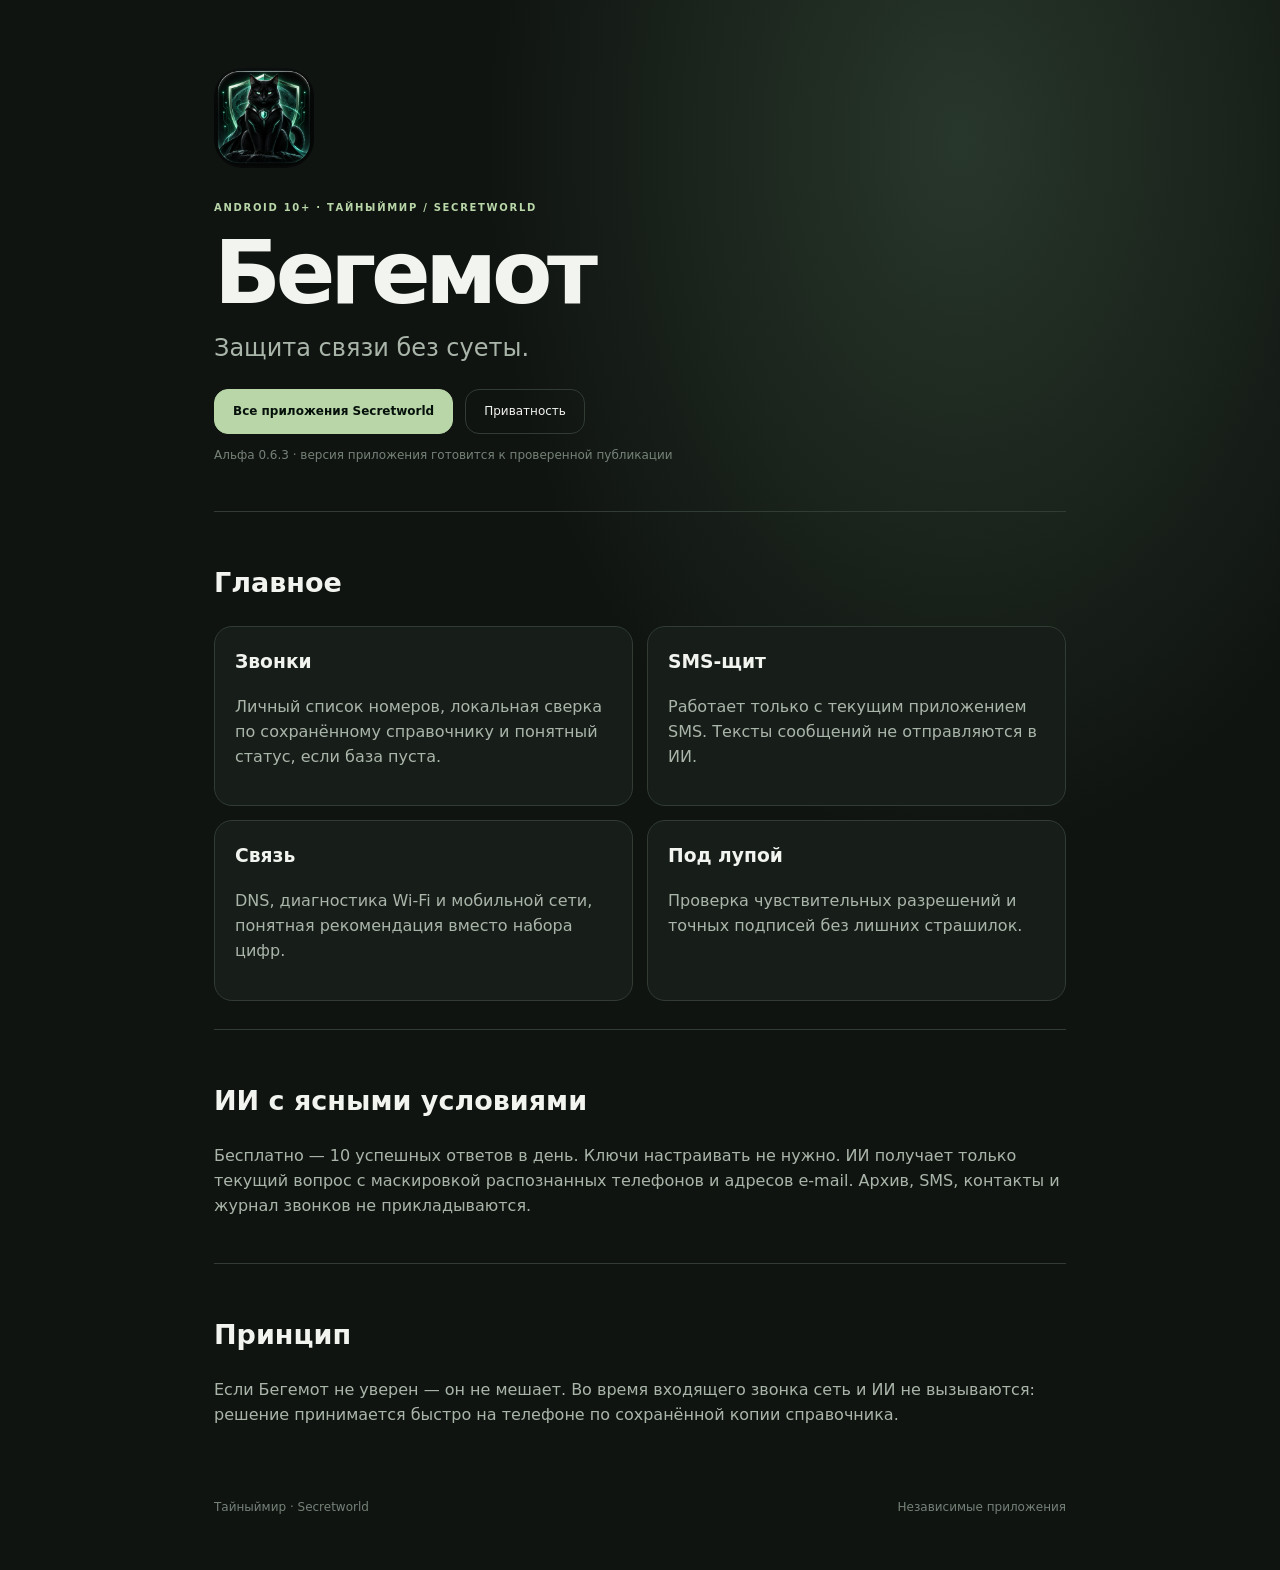
==== apps/begemot/index.html @ 235e9c3b "Publish Secretworld catalog and Begemot page" ====
<!doctype html>
<html lang="ru">
<head>
<meta charset="utf-8"><meta name="viewport" content="width=device-width,initial-scale=1">
<meta name="theme-color" content="#0b1712">
<title>Бегемот — Тайныймир · Secretworld</title>
<meta name="description" content="Бегемот — Android-помощник для звонков, SMS, связи и проверки приложений.">
<link rel="stylesheet" href="../../style.css">
</head>
<body>
<main>
<header class="hero">
<img src="brand.jpg" alt="Бегемот" width="112" height="112">
<p class="eyebrow">ANDROID 10+ · ТАЙНЫЙМИР / SECRETWORLD</p>
<h1>Бегемот</h1>
<p class="lead">Защита связи без суеты.</p>
<div class="actions"><a class="primary" href="../../">Все приложения Secretworld</a><a href="privacy.html">Приватность</a></div>
<p class="meta">Альфа 0.6.3 · версия приложения готовится к проверенной публикации</p>
</header>
<section id="inside"><h2>Главное</h2>
<div class="grid">
<article><h3>Звонки</h3><p>Личный список номеров, локальная сверка по сохранённому справочнику и понятный статус, если база пуста.</p></article>
<article><h3>SMS-щит</h3><p>Работает только с текущим приложением SMS. Тексты сообщений не отправляются в ИИ.</p></article>
<article><h3>Связь</h3><p>DNS, диагностика Wi-Fi и мобильной сети, понятная рекомендация вместо набора цифр.</p></article>
<article><h3>Под лупой</h3><p>Проверка чувствительных разрешений и точных подписей без лишних страшилок.</p></article>
</div></section>
<section><h2>ИИ с ясными условиями</h2><p>Бесплатно — 10 успешных ответов в день. Ключи настраивать не нужно. ИИ получает только текущий вопрос с маскировкой распознанных телефонов и адресов e-mail. Архив, SMS, контакты и журнал звонков не прикладываются.</p></section>
<section><h2>Принцип</h2><p>Если Бегемот не уверен — он не мешает. Во время входящего звонка сеть и ИИ не вызываются: решение принимается быстро на телефоне по сохранённой копии справочника.</p></section>
<footer><a href="../../">Тайныймир · Secretworld</a><span>Независимые приложения</span></footer>
</main>
</body></html>
---- style.css ----
:root{color-scheme:dark;--bg:#101411;--surface:#171d19;--surface-raised:#1d2620;--line:#303c34;--text:#f2f4ef;--muted:#aab5aa;--soft:#758278;--green:#b8d6a8;--green-deep:#26392c;--amber:#e5bc78;--radius:24px}
*{box-sizing:border-box}html{scroll-behavior:smooth}body{margin:0;background:radial-gradient(ellipse at 75% 9%,#28372b 0,transparent 35%),var(--bg);color:var(--text);font:16px/1.55 ui-sans-serif,system-ui,-apple-system,"Segoe UI",sans-serif;-webkit-font-smoothing:antialiased}a{color:inherit;text-decoration:none}a:focus-visible{outline:2px solid var(--amber);outline-offset:4px}.site-shell{max-width:1160px;margin:0 auto;padding:0 32px}.site-header{height:88px;display:flex;align-items:center;justify-content:space-between;border-bottom:1px solid #ffffff13}.brand{display:flex;align-items:center;gap:11px}.brand-mark{width:38px;height:38px;display:grid;place-items:center;border:1px solid #b8d6a850;border-radius:13px;background:#b8d6a812}.brand-mark svg{width:25px;height:25px;fill:var(--green)}.brand-mark circle{fill:none;stroke:#b8d6a882;stroke-width:1}.brand strong,.brand small{display:block}.brand strong{font-size:15px;letter-spacing:.02em}.brand small{margin-top:1px;color:var(--soft);font-size:9px;letter-spacing:.19em}.site-nav{display:flex;gap:34px}.site-nav a{color:var(--muted);font-size:13px;transition:color .2s}.site-nav a:hover{color:var(--text)}.hero-grid{min-height:550px;display:grid;grid-template-columns:1.15fr .85fr;align-items:center;gap:38px;padding:62px 0 74px}.eyebrow{display:flex;align-items:center;gap:9px;margin:0 0 18px;color:var(--green);font-size:10px;font-weight:750;letter-spacing:.17em;text-transform:uppercase}.eyebrow-dot{width:6px;height:6px;border-radius:50%;background:var(--green);box-shadow:0 0 16px #b8d6a8}.hero-copy h1{max-width:620px;margin:0;font-size:clamp(48px,7vw,83px);line-height:.94;letter-spacing:-.075em;font-weight:670}.hero-copy h1 span{display:block;margin-top:13px;color:#8d9a8f;font-size:.49em;font-weight:500;letter-spacing:.035em}.hero-lead{max-width:510px;margin:27px 0 28px;color:#c1cbc0;font-size:18px;line-height:1.6}.hero-actions{display:flex;align-items:center;gap:13px;flex-wrap:wrap}.button{min-height:47px;display:inline-flex;align-items:center;justify-content:center;gap:18px;padding:0 18px;border:1px solid var(--line);border-radius:13px;font-size:12px;font-weight:650;transition:transform .2s,border-color .2s,background .2s}.button:hover{transform:translateY(-2px);border-color:#71856f}.button-primary{color:#182019;background:var(--green);border-color:var(--green)}.button-primary:hover{background:#cae2bc;border-color:#cae2bc}.button-quiet{color:#d0d7ce;background:#ffffff05}.hero-note{display:flex;align-items:center;gap:12px;margin:30px 0 0;color:var(--soft);font-size:11px}.hero-note span{color:var(--amber);font-variant-numeric:tabular-nums}.hero-note i{width:3px;height:3px;border-radius:50%;background:var(--soft)}.hero-art{position:relative;min-height:350px;display:grid;place-items:center;isolation:isolate}.hero-art img{position:relative;z-index:2;width:min(68%,265px);aspect-ratio:1;object-fit:cover;border-radius:38% 38% 33% 33%;filter:saturate(.82);box-shadow:0 28px 75px #050806a8}.art-orbit{position:absolute;z-index:1;border:1px solid #bdcbb11c;border-radius:50%;transform:rotate(-24deg)}.orbit-one{width:370px;height:245px}.orbit-two{width:290px;height:360px;transform:rotate(33deg);border-color:#b8d6a822}.art-label{position:absolute;z-index:3;right:4%;bottom:35px;display:flex;flex-direction:column;gap:3px;padding:12px 15px;border:1px solid #ffffff1c;border-radius:14px;background:#161d18e8;backdrop-filter:blur(10px)}.art-label small{color:var(--soft);font-size:8px;letter-spacing:.15em}.art-label strong{font-size:14px}.art-label b{margin-left:16px;color:var(--green);font-weight:500}.art-index{position:absolute;left:8%;top:48px;color:#7c897c;font-size:9px;letter-spacing:.17em}.catalog-section{padding:48px 0 76px;border-top:1px solid #ffffff16}.section-heading{display:flex;align-items:end;justify-content:space-between;gap:24px;margin-bottom:25px}.section-heading .eyebrow{margin-bottom:8px}.section-heading h2,.about-section h2{margin:0;font-size:38px;line-height:1.12;letter-spacing:-.045em}.section-heading>p{max-width:320px;margin:0 0 4px;color:var(--soft);font-size:12px}.app-card{display:grid;grid-template-columns:164px 1fr;gap:26px;padding:21px;border:1px solid #ffffff18;border-radius:var(--radius);background:linear-gradient(135deg,#1e2921,#171d19 63%);transition:border-color .2s,transform .2s}.app-card:hover{transform:translateY(-2px);border-color:#b8d6a84d}.app-icon{overflow:hidden;width:164px;aspect-ratio:1;border:1px solid #ffffff1a;border-radius:18px;background:#29332b}.app-icon img{display:block;width:100%;height:100%;object-fit:cover}.app-card-copy{display:flex;flex-direction:column;min-width:0}.app-card-top{display:flex;justify-content:space-between;align-items:center;gap:12px}.app-category{color:var(--green);font-size:9px;font-weight:750;letter-spacing:.16em}.status-pill{padding:5px 9px;border:1px solid #b8d6a83d;border-radius:99px;color:var(--green);font-size:8px;letter-spacing:.08em}.app-card h3{margin:13px 0 4px;font-size:27px;letter-spacing:-.035em}.app-card h3 a:hover{color:var(--green)}.app-card-copy>p{max-width:610px;margin:0;color:var(--muted);font-size:13px}.app-card-bottom{display:flex;align-items:center;justify-content:space-between;gap:20px;margin-top:auto;padding-top:20px}.tag-list{display:flex;gap:7px;flex-wrap:wrap}.tag-list span{padding:5px 9px;border-radius:8px;background:#ffffff09;color:#a9b4a9;font-size:9px}.text-link{color:var(--green);font-size:11px;font-weight:650}.text-link span{margin-left:7px}.catalog-foot{display:flex;align-items:center;gap:12px;margin:22px 3px 0;color:var(--soft);font-size:11px}.catalog-foot p{margin:0}.catalog-mark{color:var(--amber);font-size:18px}.about-section{display:grid;grid-template-columns:.85fr 1.15fr;gap:60px;padding:45px 0 64px;border-top:1px solid #ffffff16}.about-section h2{font-size:34px}.about-section h2 span{color:#829084}.about-section>p{max-width:560px;margin:10px 0 0;color:var(--muted);font-size:14px}.site-footer{min-height:78px;display:flex;align-items:center;justify-content:space-between;gap:18px;border-top:1px solid #ffffff16;color:var(--soft);font-size:10px}.footer-brand{color:#c4cec3}.footer-brand span{color:var(--amber)}.site-footer a:last-child:hover{color:var(--text)}
/* Begemot page */
main:not(.catalog-page){max-width:900px;margin:0 auto;padding:26px 24px 54px}.hero{padding:42px 0 34px}.hero img{border-radius:28px;object-fit:cover}.hero>img{width:100px;height:100px}.hero .eyebrow{margin-top:24px}.hero h1{margin:16px 0;font-size:clamp(52px,12vw,88px);line-height:.92;letter-spacing:-.06em}.lead{margin:0 0 22px;color:var(--muted);font-size:24px}.actions{display:flex;gap:12px;flex-wrap:wrap}.actions a{padding:12px 18px;border:1px solid var(--line);border-radius:14px;color:var(--text);font-size:12px}.actions .primary{background:var(--green);color:#07110c;border-color:var(--green);font-weight:800}.meta{color:var(--soft);font-size:12px}main:not(.catalog-page)>section{padding:28px 0;border-top:1px solid var(--line)}main:not(.catalog-page)>section h2{font-size:27px}.grid{display:grid;grid-template-columns:repeat(2,minmax(0,1fr));gap:14px}.grid article{padding:20px;border:1px solid var(--line);border-radius:18px;background:var(--surface)}.grid h3{margin-top:0}.grid p,main:not(.catalog-page)>section p{color:var(--muted)}main:not(.catalog-page)>footer{display:flex;justify-content:space-between;gap:20px;padding-top:26px;color:var(--soft);font-size:12px}main:not(.catalog-page)>p:first-child a{color:var(--green);font-size:12px}
@media(max-width:760px){.site-shell{padding:0 22px}.hero-grid{min-height:auto;grid-template-columns:1fr;gap:5px;padding:55px 0 48px}.hero-art{min-height:300px;grid-row:1}.hero-copy h1{font-size:clamp(50px,12vw,76px)}.hero-art img{width:205px}.orbit-one{width:310px;height:205px}.orbit-two{width:245px;height:310px}.art-label{right:8%;bottom:22px}.art-index{left:11%;top:30px}.section-heading{align-items:start;flex-direction:column}.section-heading>p{margin:0}.app-card{grid-template-columns:112px 1fr;gap:17px;padding:15px}.app-icon{width:112px;border-radius:14px}.app-card h3{font-size:23px}.app-card-copy>p{font-size:12px}.app-card-bottom{align-items:start;flex-direction:column;gap:12px;padding-top:14px}.about-section{grid-template-columns:1fr;gap:17px;padding:36px 0 48px}.site-footer{flex-wrap:wrap;padding:20px 0}.site-footer>span{order:3;width:100%}}
@media(max-width:480px){.site-shell{padding:0 18px}.site-header{height:72px}.brand-mark{width:34px;height:34px}.site-nav{gap:16px}.site-nav a{font-size:11px}.hero-grid{padding-top:37px}.hero-art{min-height:254px}.hero-art img{width:175px}.orbit-one{width:260px;height:170px}.orbit-two{width:205px;height:260px}.art-label{right:0;bottom:17px}.hero-copy h1{font-size:51px}.hero-lead{font-size:16px}.hero-actions{align-items:stretch;flex-direction:column}.button{justify-content:space-between}.hero-note{align-items:flex-start;flex-wrap:wrap;gap:8px}.catalog-section{padding:38px 0 49px}.section-heading h2{font-size:32px}.app-card{grid-template-columns:1fr}.app-icon{width:86px}.app-card-top{align-items:flex-start;flex-direction:column;gap:8px}.about-section h2{font-size:29px}main:not(.catalog-page){padding:20px 18px 40px}.grid{grid-template-columns:1fr}.hero .lead{font-size:21px}main:not(.catalog-page)>footer{flex-direction:column}}
@media(prefers-reduced-motion:reduce){*{scroll-behavior:auto!important;transition:none!important}}
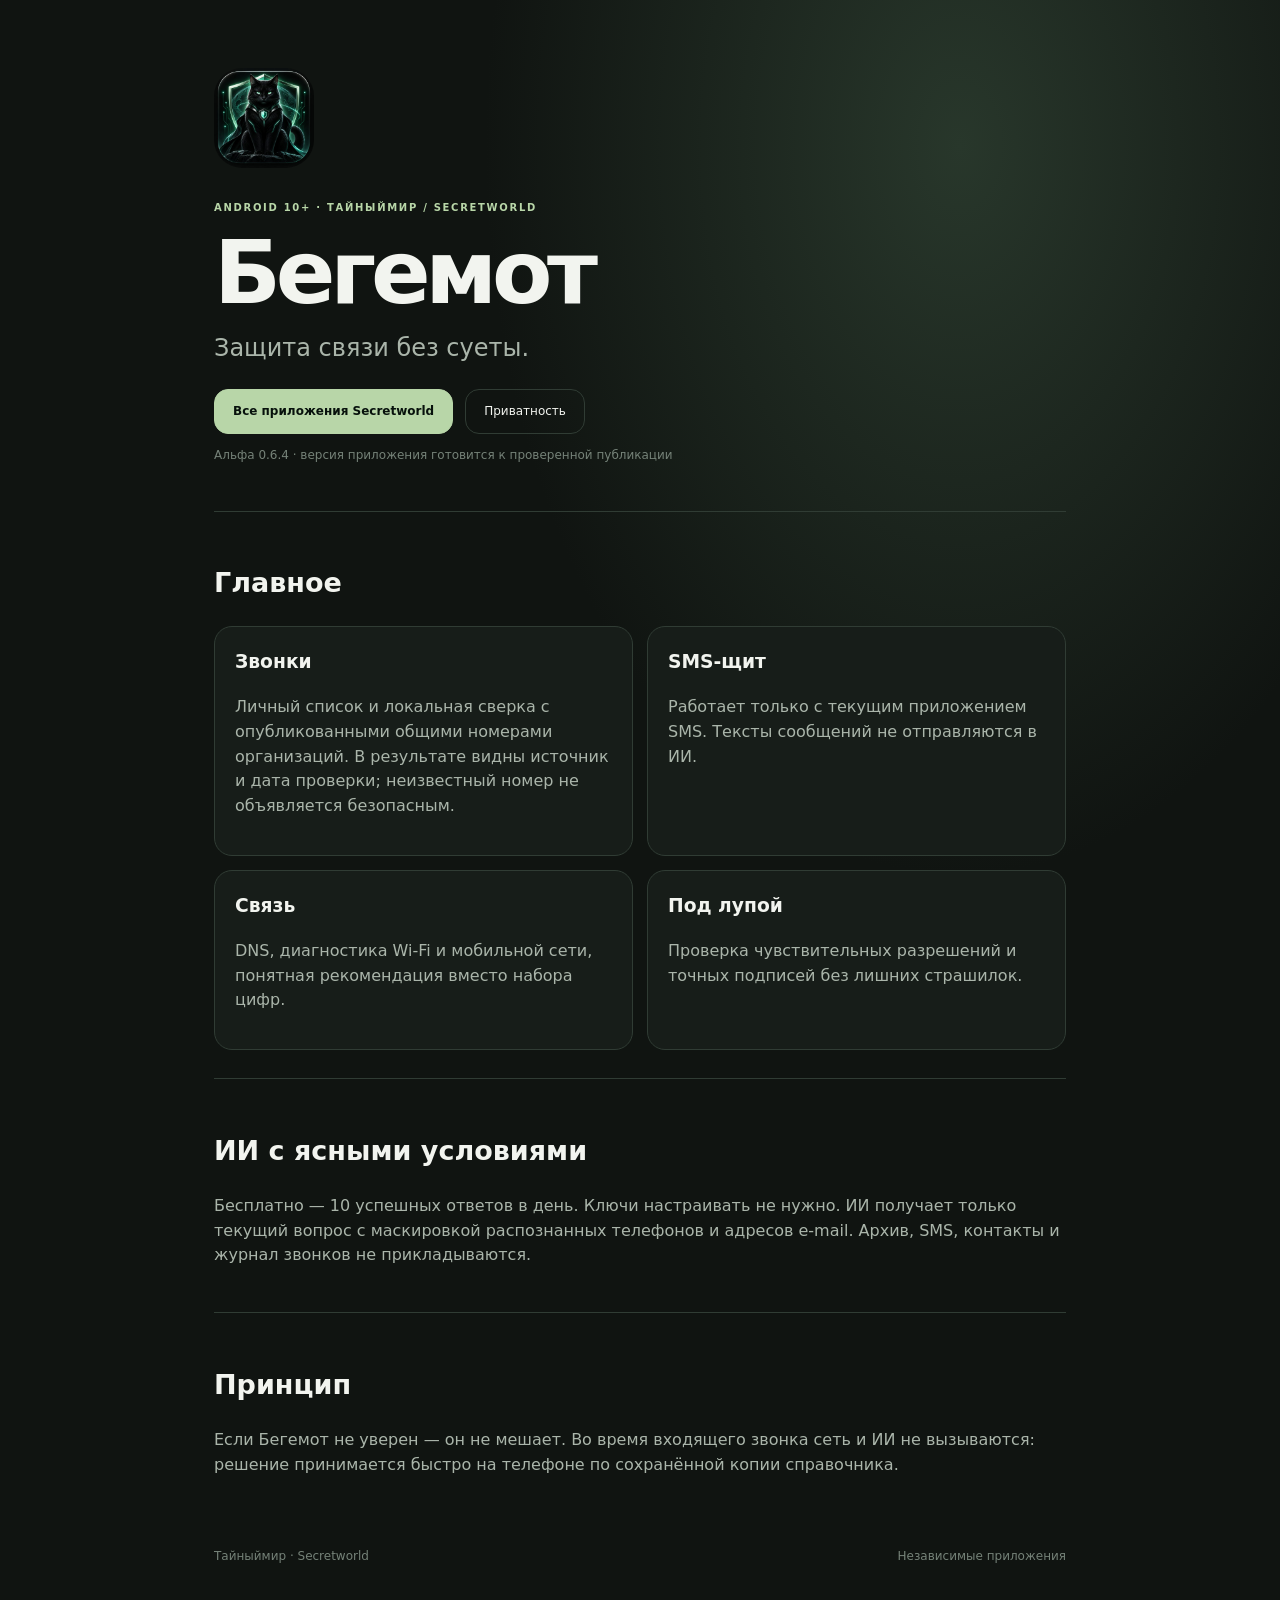
==== commit 8e2d57d9: "Add verified Russian organization caller numbers" ====
--- a/apps/begemot/index.html
+++ b/apps/begemot/index.html
@@ -15,11 +15,11 @@
 <h1>Бегемот</h1>
 <p class="lead">Защита связи без суеты.</p>
 <div class="actions"><a class="primary" href="../../">Все приложения Secretworld</a><a href="privacy.html">Приватность</a></div>
-<p class="meta">Альфа 0.6.3 · версия приложения готовится к проверенной публикации</p>
+<p class="meta">Альфа 0.6.4 · версия приложения готовится к проверенной публикации</p>
 </header>
 <section id="inside"><h2>Главное</h2>
 <div class="grid">
-<article><h3>Звонки</h3><p>Личный список номеров, локальная сверка по сохранённому справочнику и понятный статус, если база пуста.</p></article>
+<article><h3>Звонки</h3><p>Личный список и локальная сверка с опубликованными общими номерами организаций. В результате видны источник и дата проверки; неизвестный номер не объявляется безопасным.</p></article>
 <article><h3>SMS-щит</h3><p>Работает только с текущим приложением SMS. Тексты сообщений не отправляются в ИИ.</p></article>
 <article><h3>Связь</h3><p>DNS, диагностика Wi-Fi и мобильной сети, понятная рекомендация вместо набора цифр.</p></article>
 <article><h3>Под лупой</h3><p>Проверка чувствительных разрешений и точных подписей без лишних страшилок.</p></article>
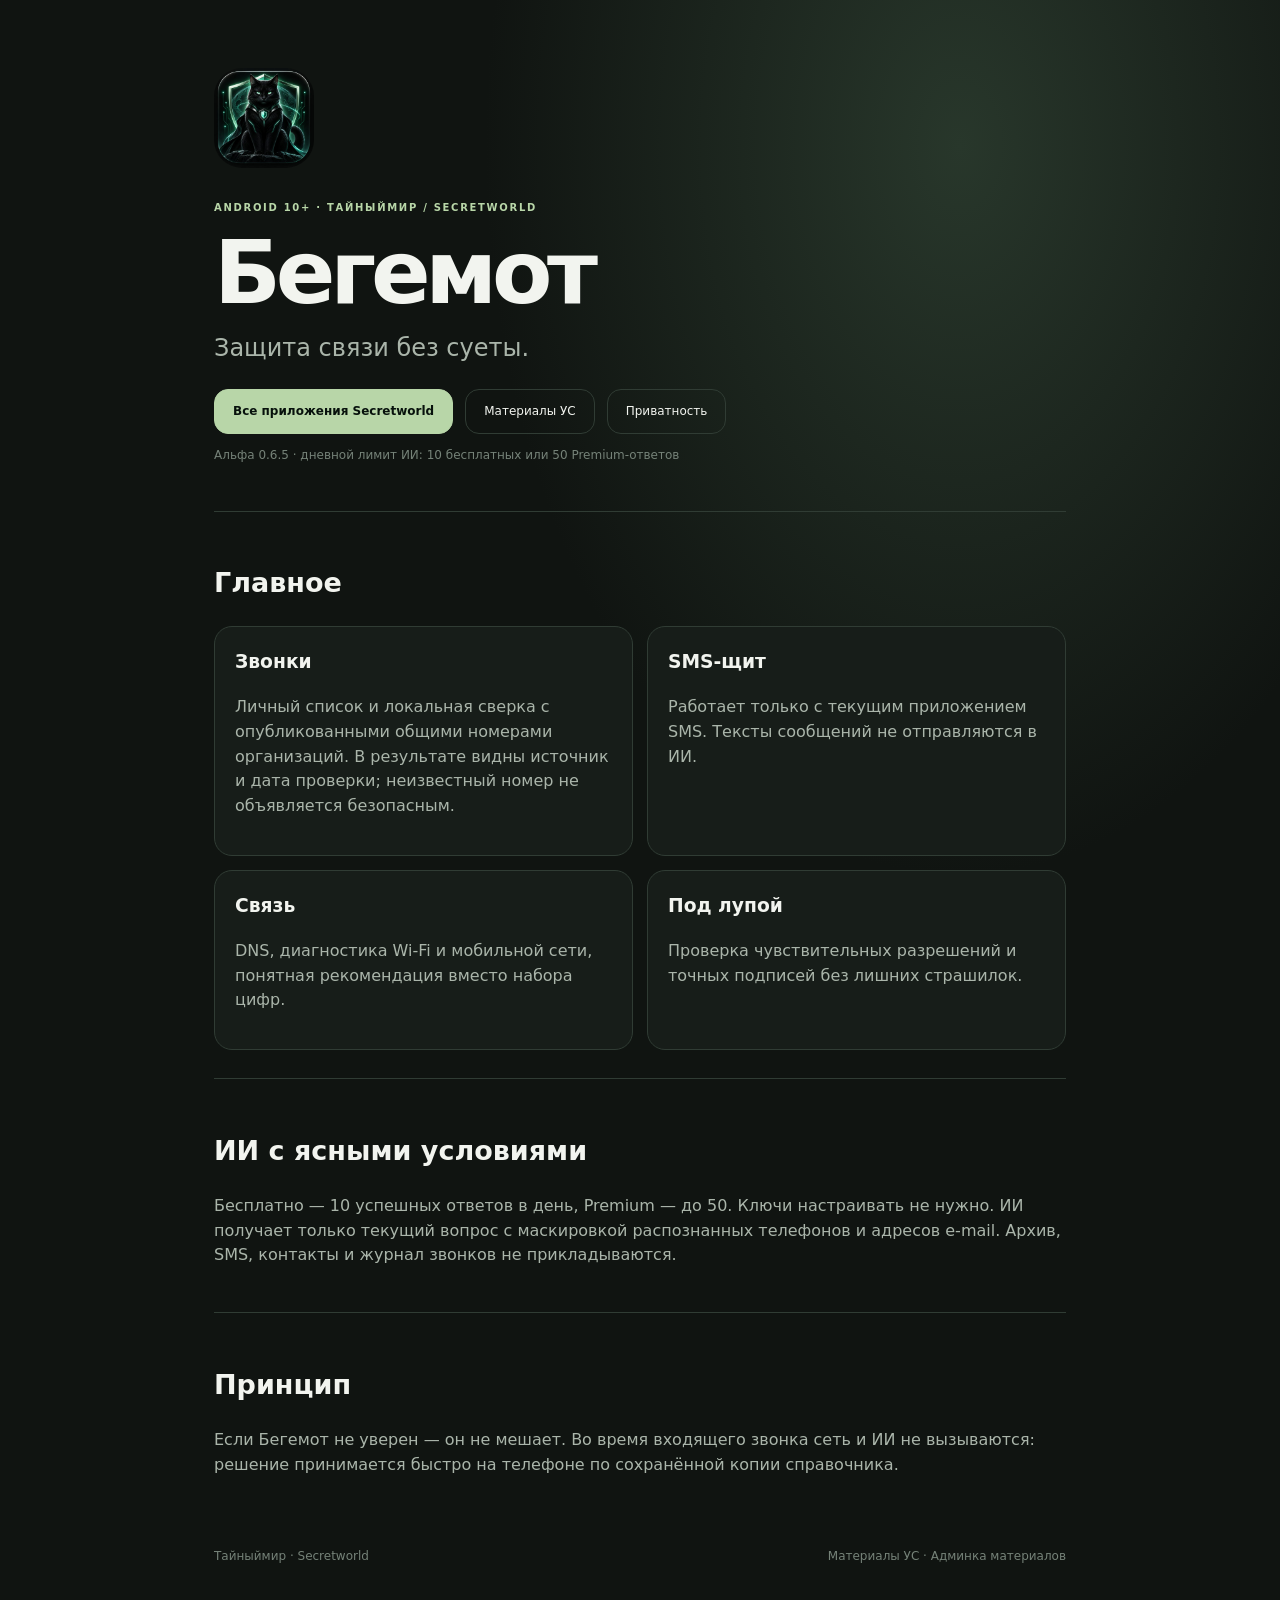
==== commit 3962d730: "Publish localized US materials and expand Begemot directory" ====
--- a/apps/begemot/index.html
+++ b/apps/begemot/index.html
@@ -14,8 +14,8 @@
 <p class="eyebrow">ANDROID 10+ · ТАЙНЫЙМИР / SECRETWORLD</p>
 <h1>Бегемот</h1>
 <p class="lead">Защита связи без суеты.</p>
-<div class="actions"><a class="primary" href="../../">Все приложения Secretworld</a><a href="privacy.html">Приватность</a></div>
-<p class="meta">Альфа 0.6.4 · версия приложения готовится к проверенной публикации</p>
+<div class="actions"><a class="primary" href="../../">Все приложения Secretworld</a><a href="us/">Материалы УС</a><a href="privacy.html">Приватность</a></div>
+<p class="meta">Альфа 0.6.5 · дневной лимит ИИ: 10 бесплатных или 50 Premium-ответов</p>
 </header>
 <section id="inside"><h2>Главное</h2>
 <div class="grid">
@@ -24,8 +24,8 @@
 <article><h3>Связь</h3><p>DNS, диагностика Wi-Fi и мобильной сети, понятная рекомендация вместо набора цифр.</p></article>
 <article><h3>Под лупой</h3><p>Проверка чувствительных разрешений и точных подписей без лишних страшилок.</p></article>
 </div></section>
-<section><h2>ИИ с ясными условиями</h2><p>Бесплатно — 10 успешных ответов в день. Ключи настраивать не нужно. ИИ получает только текущий вопрос с маскировкой распознанных телефонов и адресов e-mail. Архив, SMS, контакты и журнал звонков не прикладываются.</p></section>
+<section><h2>ИИ с ясными условиями</h2><p>Бесплатно — 10 успешных ответов в день, Premium — до 50. Ключи настраивать не нужно. ИИ получает только текущий вопрос с маскировкой распознанных телефонов и адресов e-mail. Архив, SMS, контакты и журнал звонков не прикладываются.</p></section>
 <section><h2>Принцип</h2><p>Если Бегемот не уверен — он не мешает. Во время входящего звонка сеть и ИИ не вызываются: решение принимается быстро на телефоне по сохранённой копии справочника.</p></section>
-<footer><a href="../../">Тайныймир · Secretworld</a><span>Независимые приложения</span></footer>
+<footer><a href="../../">Тайныймир · Secretworld</a><span><a href="us/">Материалы УС</a> · <a href="admin/">Админка материалов</a></span></footer>
 </main>
 </body></html>
--- a/style.css
+++ b/style.css
@@ -5,3 +5,5 @@
 @media(max-width:760px){.site-shell{padding:0 22px}.hero-grid{min-height:auto;grid-template-columns:1fr;gap:5px;padding:55px 0 48px}.hero-art{min-height:300px;grid-row:1}.hero-copy h1{font-size:clamp(50px,12vw,76px)}.hero-art img{width:205px}.orbit-one{width:310px;height:205px}.orbit-two{width:245px;height:310px}.art-label{right:8%;bottom:22px}.art-index{left:11%;top:30px}.section-heading{align-items:start;flex-direction:column}.section-heading>p{margin:0}.app-card{grid-template-columns:112px 1fr;gap:17px;padding:15px}.app-icon{width:112px;border-radius:14px}.app-card h3{font-size:23px}.app-card-copy>p{font-size:12px}.app-card-bottom{align-items:start;flex-direction:column;gap:12px;padding-top:14px}.about-section{grid-template-columns:1fr;gap:17px;padding:36px 0 48px}.site-footer{flex-wrap:wrap;padding:20px 0}.site-footer>span{order:3;width:100%}}
 @media(max-width:480px){.site-shell{padding:0 18px}.site-header{height:72px}.brand-mark{width:34px;height:34px}.site-nav{gap:16px}.site-nav a{font-size:11px}.hero-grid{padding-top:37px}.hero-art{min-height:254px}.hero-art img{width:175px}.orbit-one{width:260px;height:170px}.orbit-two{width:205px;height:260px}.art-label{right:0;bottom:17px}.hero-copy h1{font-size:51px}.hero-lead{font-size:16px}.hero-actions{align-items:stretch;flex-direction:column}.button{justify-content:space-between}.hero-note{align-items:flex-start;flex-wrap:wrap;gap:8px}.catalog-section{padding:38px 0 49px}.section-heading h2{font-size:32px}.app-card{grid-template-columns:1fr}.app-icon{width:86px}.app-card-top{align-items:flex-start;flex-direction:column;gap:8px}.about-section h2{font-size:29px}main:not(.catalog-page){padding:20px 18px 40px}.grid{grid-template-columns:1fr}.hero .lead{font-size:21px}main:not(.catalog-page)>footer{flex-direction:column}}
 @media(prefers-reduced-motion:reduce){*{scroll-behavior:auto!important;transition:none!important}}
+/* Begemot editorial pages */
+.us-page{max-width:1040px!important;padding:22px 26px 48px!important}.us-top{display:flex;align-items:center;justify-content:space-between;gap:20px;padding:6px 0 18px;border-bottom:1px solid var(--line);color:var(--muted);font-size:13px}.us-top a:hover,.us-footer a:hover{color:var(--green)}.lang-switch{display:flex;gap:5px;padding:4px;border:1px solid var(--line);border-radius:99px;background:#ffffff05}.lang-switch button{min-width:42px;padding:7px 10px;border:0;border-radius:99px;background:transparent;color:var(--muted);font:inherit;font-size:11px}.lang-switch button[aria-pressed=true]{background:var(--green);color:#101411;font-weight:750}.us-heading{padding:45px 0 30px}.us-heading h1{margin:0;font-size:clamp(42px,8vw,72px);line-height:1;letter-spacing:-.065em}.us-heading>p:last-child{max-width:700px;color:var(--muted);font-size:17px}.us-controls{display:grid;grid-template-columns:1.3fr .7fr;gap:14px;padding:20px 0!important;border-top:1px solid var(--line);border-bottom:1px solid var(--line)}.us-controls label,.admin-editor label,.admin-auth label{display:grid;gap:7px;color:var(--muted);font-size:12px}.us-page input,.us-page select,.us-page textarea{width:100%;min-height:45px;padding:11px 13px;border:1px solid var(--line);border-radius:12px;background:var(--surface);color:var(--text);font:inherit}.us-page textarea{resize:vertical;line-height:1.5}.us-page input:focus,.us-page select:focus,.us-page textarea:focus{outline:2px solid #b8d6a85c;border-color:#b8d6a8}.us-status{margin:17px 0;color:var(--soft);font-size:12px}.us-articles{display:grid;grid-template-columns:repeat(2,minmax(0,1fr));gap:14px;padding:0!important;border:0!important}.us-article{padding:21px;border:1px solid #ffffff18;border-radius:18px;background:linear-gradient(145deg,#1d2820,#171d19)}.us-article-meta{margin:0 0 9px;color:var(--green);font-size:10px;letter-spacing:.05em}.us-article h2{margin:0 0 17px;font-size:22px;letter-spacing:-.025em}.us-article details{border-top:1px solid var(--line);padding-top:13px}.us-article summary{color:var(--green);cursor:pointer;font-size:12px;font-weight:700}.us-article-body{padding-top:13px;color:var(--muted);white-space:pre-wrap;font-size:14px;line-height:1.75}.us-footer{display:flex;justify-content:space-between;flex-wrap:wrap;gap:16px;margin-top:42px;padding-top:19px;border-top:1px solid var(--line);color:var(--soft);font-size:11px}.admin-page{max-width:1160px!important}.admin-badge{font-size:9px;letter-spacing:.12em;color:var(--amber)}.admin-auth{display:grid;gap:10px;margin:0 0 28px;padding:18px;border:1px solid #b8d6a82b;border-radius:17px;background:#b8d6a809}.admin-auth p{max-width:760px;margin:0;color:var(--muted);font-size:12px}.admin-auth a{color:var(--green);font-size:12px}.admin-auth code{padding:2px 5px;border-radius:5px;background:#ffffff10;color:var(--text)}.admin-layout{display:grid;grid-template-columns:.78fr 1.22fr;gap:28px}.admin-list,.admin-editor{min-width:0;padding:20px;border:1px solid var(--line);border-radius:19px;background:var(--surface)}.admin-list-head{display:flex;align-items:center;justify-content:space-between;gap:10px}.admin-list h2,.admin-editor h2{margin:0;font-size:22px}.admin-list-head .button,.admin-item .button{min-height:36px;padding:0 12px;font-size:11px}.admin-items{display:grid;gap:8px}.admin-item{display:grid;grid-template-columns:1fr auto;gap:4px 10px;padding:12px;border:1px solid #ffffff15;border-radius:12px}.admin-item strong{overflow-wrap:anywhere;font-size:12px}.admin-item small{color:var(--soft);font-size:10px}.admin-item button{grid-column:2;grid-row:1/3}.admin-editor form{display:grid;gap:13px;margin-top:18px}.admin-two{display:grid;grid-template-columns:1fr 1fr;gap:12px}.admin-check{display:flex!important;align-items:center;grid-template-columns:auto 1fr!important}.admin-check input{width:18px;min-height:18px;margin:0;accent-color:var(--green)}.admin-editor .actions{margin-top:4px}.admin-editor .button{min-height:43px;background:#ffffff05}.admin-editor .button-primary{background:var(--green);color:#101411}@media(max-width:760px){.us-page{padding:18px 20px 38px!important}.admin-layout{grid-template-columns:1fr}.us-articles{grid-template-columns:1fr}.admin-list{order:2}}@media(max-width:480px){.us-page{padding:16px 17px 32px!important}.us-controls,.admin-two{grid-template-columns:1fr}.us-heading{padding:32px 0 24px}.us-heading>p:last-child{font-size:15px}.admin-list,.admin-editor{padding:15px}.us-footer{flex-direction:column}}
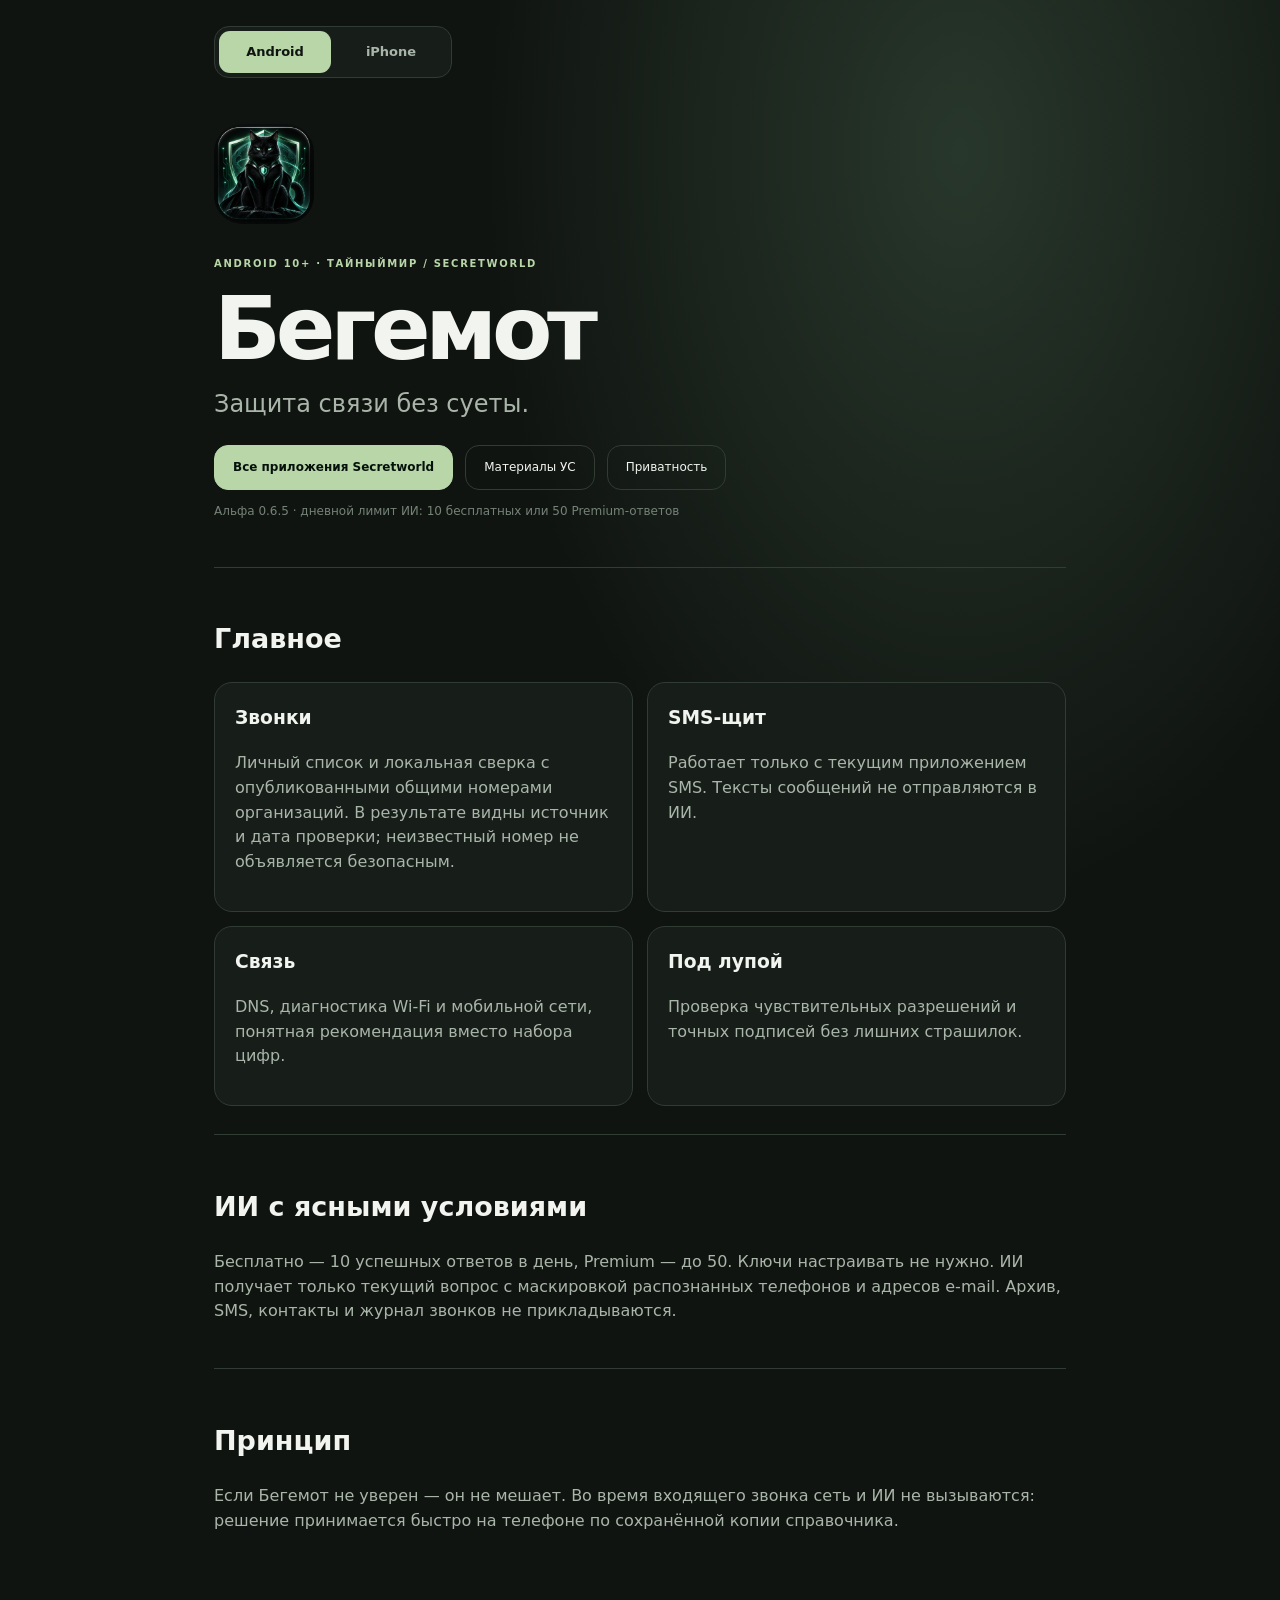
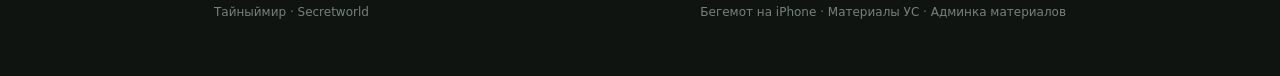
==== commit 150e9cf2: "Add iPhone tab to Begemot page" ====
--- a/apps/begemot/index.html
+++ b/apps/begemot/index.html
@@ -4,11 +4,12 @@
 <meta charset="utf-8"><meta name="viewport" content="width=device-width,initial-scale=1">
 <meta name="theme-color" content="#0b1712">
 <title>Бегемот — Тайныймир · Secretworld</title>
-<meta name="description" content="Бегемот — Android-помощник для звонков, SMS, связи и проверки приложений.">
+<meta name="description" content="Бегемот для Android и отдельная iPhone-страница с инструкцией по веб-версии в Safari.">
 <link rel="stylesheet" href="../../style.css">
 </head>
 <body>
 <main>
+<nav class="platform-switch" aria-label="Версия Бегемота"><a href="./" aria-current="page">Android</a><a href="iphone/">iPhone</a></nav>
 <header class="hero">
 <img src="brand.jpg" alt="Бегемот" width="112" height="112">
 <p class="eyebrow">ANDROID 10+ · ТАЙНЫЙМИР / SECRETWORLD</p>
@@ -26,6 +27,6 @@
 </div></section>
 <section><h2>ИИ с ясными условиями</h2><p>Бесплатно — 10 успешных ответов в день, Premium — до 50. Ключи настраивать не нужно. ИИ получает только текущий вопрос с маскировкой распознанных телефонов и адресов e-mail. Архив, SMS, контакты и журнал звонков не прикладываются.</p></section>
 <section><h2>Принцип</h2><p>Если Бегемот не уверен — он не мешает. Во время входящего звонка сеть и ИИ не вызываются: решение принимается быстро на телефоне по сохранённой копии справочника.</p></section>
-<footer><a href="../../">Тайныймир · Secretworld</a><span><a href="us/">Материалы УС</a> · <a href="admin/">Админка материалов</a></span></footer>
+<footer><a href="../../">Тайныймир · Secretworld</a><span><a href="iphone/">Бегемот на iPhone</a> · <a href="us/">Материалы УС</a> · <a href="admin/">Админка материалов</a></span></footer>
 </main>
 </body></html>
--- a/style.css
+++ b/style.css
@@ -7,3 +7,11 @@
 @media(prefers-reduced-motion:reduce){*{scroll-behavior:auto!important;transition:none!important}}
 /* Begemot editorial pages */
 .us-page{max-width:1040px!important;padding:22px 26px 48px!important}.us-top{display:flex;align-items:center;justify-content:space-between;gap:20px;padding:6px 0 18px;border-bottom:1px solid var(--line);color:var(--muted);font-size:13px}.us-top a:hover,.us-footer a:hover{color:var(--green)}.lang-switch{display:flex;gap:5px;padding:4px;border:1px solid var(--line);border-radius:99px;background:#ffffff05}.lang-switch button{min-width:42px;padding:7px 10px;border:0;border-radius:99px;background:transparent;color:var(--muted);font:inherit;font-size:11px}.lang-switch button[aria-pressed=true]{background:var(--green);color:#101411;font-weight:750}.us-heading{padding:45px 0 30px}.us-heading h1{margin:0;font-size:clamp(42px,8vw,72px);line-height:1;letter-spacing:-.065em}.us-heading>p:last-child{max-width:700px;color:var(--muted);font-size:17px}.us-controls{display:grid;grid-template-columns:1.3fr .7fr;gap:14px;padding:20px 0!important;border-top:1px solid var(--line);border-bottom:1px solid var(--line)}.us-controls label,.admin-editor label,.admin-auth label{display:grid;gap:7px;color:var(--muted);font-size:12px}.us-page input,.us-page select,.us-page textarea{width:100%;min-height:45px;padding:11px 13px;border:1px solid var(--line);border-radius:12px;background:var(--surface);color:var(--text);font:inherit}.us-page textarea{resize:vertical;line-height:1.5}.us-page input:focus,.us-page select:focus,.us-page textarea:focus{outline:2px solid #b8d6a85c;border-color:#b8d6a8}.us-status{margin:17px 0;color:var(--soft);font-size:12px}.us-articles{display:grid;grid-template-columns:repeat(2,minmax(0,1fr));gap:14px;padding:0!important;border:0!important}.us-article{padding:21px;border:1px solid #ffffff18;border-radius:18px;background:linear-gradient(145deg,#1d2820,#171d19)}.us-article-meta{margin:0 0 9px;color:var(--green);font-size:10px;letter-spacing:.05em}.us-article h2{margin:0 0 17px;font-size:22px;letter-spacing:-.025em}.us-article details{border-top:1px solid var(--line);padding-top:13px}.us-article summary{color:var(--green);cursor:pointer;font-size:12px;font-weight:700}.us-article-body{padding-top:13px;color:var(--muted);white-space:pre-wrap;font-size:14px;line-height:1.75}.us-footer{display:flex;justify-content:space-between;flex-wrap:wrap;gap:16px;margin-top:42px;padding-top:19px;border-top:1px solid var(--line);color:var(--soft);font-size:11px}.admin-page{max-width:1160px!important}.admin-badge{font-size:9px;letter-spacing:.12em;color:var(--amber)}.admin-auth{display:grid;gap:10px;margin:0 0 28px;padding:18px;border:1px solid #b8d6a82b;border-radius:17px;background:#b8d6a809}.admin-auth p{max-width:760px;margin:0;color:var(--muted);font-size:12px}.admin-auth a{color:var(--green);font-size:12px}.admin-auth code{padding:2px 5px;border-radius:5px;background:#ffffff10;color:var(--text)}.admin-layout{display:grid;grid-template-columns:.78fr 1.22fr;gap:28px}.admin-list,.admin-editor{min-width:0;padding:20px;border:1px solid var(--line);border-radius:19px;background:var(--surface)}.admin-list-head{display:flex;align-items:center;justify-content:space-between;gap:10px}.admin-list h2,.admin-editor h2{margin:0;font-size:22px}.admin-list-head .button,.admin-item .button{min-height:36px;padding:0 12px;font-size:11px}.admin-items{display:grid;gap:8px}.admin-item{display:grid;grid-template-columns:1fr auto;gap:4px 10px;padding:12px;border:1px solid #ffffff15;border-radius:12px}.admin-item strong{overflow-wrap:anywhere;font-size:12px}.admin-item small{color:var(--soft);font-size:10px}.admin-item button{grid-column:2;grid-row:1/3}.admin-editor form{display:grid;gap:13px;margin-top:18px}.admin-two{display:grid;grid-template-columns:1fr 1fr;gap:12px}.admin-check{display:flex!important;align-items:center;grid-template-columns:auto 1fr!important}.admin-check input{width:18px;min-height:18px;margin:0;accent-color:var(--green)}.admin-editor .actions{margin-top:4px}.admin-editor .button{min-height:43px;background:#ffffff05}.admin-editor .button-primary{background:var(--green);color:#101411}@media(max-width:760px){.us-page{padding:18px 20px 38px!important}.admin-layout{grid-template-columns:1fr}.us-articles{grid-template-columns:1fr}.admin-list{order:2}}@media(max-width:480px){.us-page{padding:16px 17px 32px!important}.us-controls,.admin-two{grid-template-columns:1fr}.us-heading{padding:32px 0 24px}.us-heading>p:last-child{font-size:15px}.admin-list,.admin-editor{padding:15px}.us-footer{flex-direction:column}}
+
+
+/* Begemot platform switch */
+.platform-switch{display:inline-flex;gap:4px;margin:0 0 4px;padding:4px;border:1px solid var(--line);border-radius:15px;background:var(--surface)}
+.platform-switch a{display:inline-flex;align-items:center;justify-content:center;min-width:112px;min-height:42px;padding:0 16px;border-radius:11px;color:var(--muted);font-size:13px;font-weight:650;transition:background .2s,color .2s}
+.platform-switch a[aria-current=page]{background:var(--green);color:#101411}
+.platform-switch a:not([aria-current]):hover{background:#ffffff0b;color:var(--text)}
+@media(max-width:480px){.platform-switch{display:flex;width:100%}.platform-switch a{flex:1;min-width:0}}
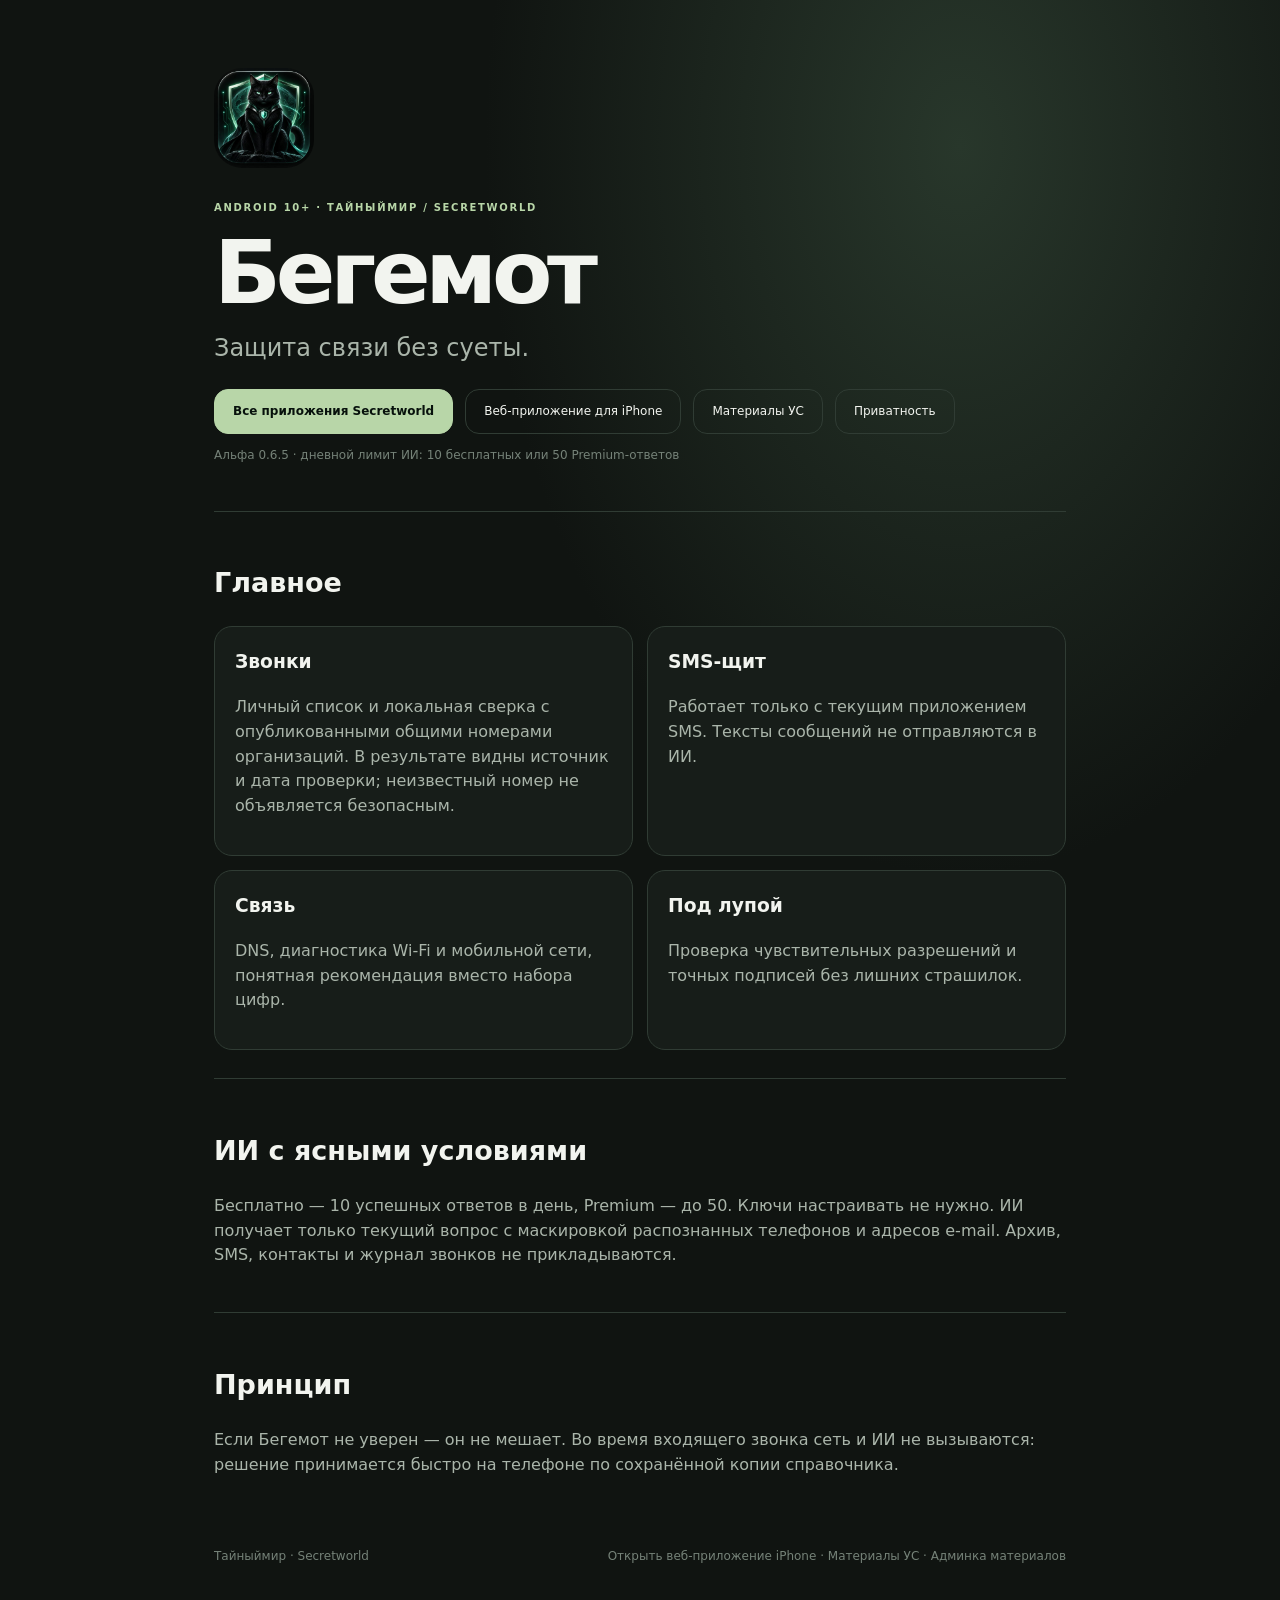
==== commit 8901838e: "Build standalone iPhone Begemot web app" ====
--- a/apps/begemot/index.html
+++ b/apps/begemot/index.html
@@ -4,18 +4,18 @@
 <meta charset="utf-8"><meta name="viewport" content="width=device-width,initial-scale=1">
 <meta name="theme-color" content="#0b1712">
 <title>Бегемот — Тайныймир · Secretworld</title>
-<meta name="description" content="Бегемот для Android и отдельная iPhone-страница с инструкцией по веб-версии в Safari.">
+<meta name="description" content="Бегемот для Android: защита связи, проверка сообщений и приложения на телефоне.">
+<link rel="icon" type="image/svg+xml" href="../../favicon.svg" sizes="any">
 <link rel="stylesheet" href="../../style.css">
 </head>
 <body>
 <main>
-<nav class="platform-switch" aria-label="Версия Бегемота"><a href="./" aria-current="page">Android</a><a href="iphone/">iPhone</a></nav>
 <header class="hero">
 <img src="brand.jpg" alt="Бегемот" width="112" height="112">
 <p class="eyebrow">ANDROID 10+ · ТАЙНЫЙМИР / SECRETWORLD</p>
 <h1>Бегемот</h1>
 <p class="lead">Защита связи без суеты.</p>
-<div class="actions"><a class="primary" href="../../">Все приложения Secretworld</a><a href="us/">Материалы УС</a><a href="privacy.html">Приватность</a></div>
+<div class="actions"><a class="primary" href="../../">Все приложения Secretworld</a><a href="iphone/">Веб-приложение для iPhone</a><a href="us/">Материалы УС</a><a href="privacy.html">Приватность</a></div>
 <p class="meta">Альфа 0.6.5 · дневной лимит ИИ: 10 бесплатных или 50 Premium-ответов</p>
 </header>
 <section id="inside"><h2>Главное</h2>
@@ -27,6 +27,6 @@
 </div></section>
 <section><h2>ИИ с ясными условиями</h2><p>Бесплатно — 10 успешных ответов в день, Premium — до 50. Ключи настраивать не нужно. ИИ получает только текущий вопрос с маскировкой распознанных телефонов и адресов e-mail. Архив, SMS, контакты и журнал звонков не прикладываются.</p></section>
 <section><h2>Принцип</h2><p>Если Бегемот не уверен — он не мешает. Во время входящего звонка сеть и ИИ не вызываются: решение принимается быстро на телефоне по сохранённой копии справочника.</p></section>
-<footer><a href="../../">Тайныймир · Secretworld</a><span><a href="iphone/">Бегемот на iPhone</a> · <a href="us/">Материалы УС</a> · <a href="admin/">Админка материалов</a></span></footer>
+<footer><a href="../../">Тайныймир · Secretworld</a><span><a href="iphone/">Открыть веб-приложение iPhone</a> · <a href="us/">Материалы УС</a> · <a href="admin/">Админка материалов</a></span></footer>
 </main>
 </body></html>
--- a/style.css
+++ b/style.css
@@ -7,11 +7,5 @@
 @media(prefers-reduced-motion:reduce){*{scroll-behavior:auto!important;transition:none!important}}
 /* Begemot editorial pages */
 .us-page{max-width:1040px!important;padding:22px 26px 48px!important}.us-top{display:flex;align-items:center;justify-content:space-between;gap:20px;padding:6px 0 18px;border-bottom:1px solid var(--line);color:var(--muted);font-size:13px}.us-top a:hover,.us-footer a:hover{color:var(--green)}.lang-switch{display:flex;gap:5px;padding:4px;border:1px solid var(--line);border-radius:99px;background:#ffffff05}.lang-switch button{min-width:42px;padding:7px 10px;border:0;border-radius:99px;background:transparent;color:var(--muted);font:inherit;font-size:11px}.lang-switch button[aria-pressed=true]{background:var(--green);color:#101411;font-weight:750}.us-heading{padding:45px 0 30px}.us-heading h1{margin:0;font-size:clamp(42px,8vw,72px);line-height:1;letter-spacing:-.065em}.us-heading>p:last-child{max-width:700px;color:var(--muted);font-size:17px}.us-controls{display:grid;grid-template-columns:1.3fr .7fr;gap:14px;padding:20px 0!important;border-top:1px solid var(--line);border-bottom:1px solid var(--line)}.us-controls label,.admin-editor label,.admin-auth label{display:grid;gap:7px;color:var(--muted);font-size:12px}.us-page input,.us-page select,.us-page textarea{width:100%;min-height:45px;padding:11px 13px;border:1px solid var(--line);border-radius:12px;background:var(--surface);color:var(--text);font:inherit}.us-page textarea{resize:vertical;line-height:1.5}.us-page input:focus,.us-page select:focus,.us-page textarea:focus{outline:2px solid #b8d6a85c;border-color:#b8d6a8}.us-status{margin:17px 0;color:var(--soft);font-size:12px}.us-articles{display:grid;grid-template-columns:repeat(2,minmax(0,1fr));gap:14px;padding:0!important;border:0!important}.us-article{padding:21px;border:1px solid #ffffff18;border-radius:18px;background:linear-gradient(145deg,#1d2820,#171d19)}.us-article-meta{margin:0 0 9px;color:var(--green);font-size:10px;letter-spacing:.05em}.us-article h2{margin:0 0 17px;font-size:22px;letter-spacing:-.025em}.us-article details{border-top:1px solid var(--line);padding-top:13px}.us-article summary{color:var(--green);cursor:pointer;font-size:12px;font-weight:700}.us-article-body{padding-top:13px;color:var(--muted);white-space:pre-wrap;font-size:14px;line-height:1.75}.us-footer{display:flex;justify-content:space-between;flex-wrap:wrap;gap:16px;margin-top:42px;padding-top:19px;border-top:1px solid var(--line);color:var(--soft);font-size:11px}.admin-page{max-width:1160px!important}.admin-badge{font-size:9px;letter-spacing:.12em;color:var(--amber)}.admin-auth{display:grid;gap:10px;margin:0 0 28px;padding:18px;border:1px solid #b8d6a82b;border-radius:17px;background:#b8d6a809}.admin-auth p{max-width:760px;margin:0;color:var(--muted);font-size:12px}.admin-auth a{color:var(--green);font-size:12px}.admin-auth code{padding:2px 5px;border-radius:5px;background:#ffffff10;color:var(--text)}.admin-layout{display:grid;grid-template-columns:.78fr 1.22fr;gap:28px}.admin-list,.admin-editor{min-width:0;padding:20px;border:1px solid var(--line);border-radius:19px;background:var(--surface)}.admin-list-head{display:flex;align-items:center;justify-content:space-between;gap:10px}.admin-list h2,.admin-editor h2{margin:0;font-size:22px}.admin-list-head .button,.admin-item .button{min-height:36px;padding:0 12px;font-size:11px}.admin-items{display:grid;gap:8px}.admin-item{display:grid;grid-template-columns:1fr auto;gap:4px 10px;padding:12px;border:1px solid #ffffff15;border-radius:12px}.admin-item strong{overflow-wrap:anywhere;font-size:12px}.admin-item small{color:var(--soft);font-size:10px}.admin-item button{grid-column:2;grid-row:1/3}.admin-editor form{display:grid;gap:13px;margin-top:18px}.admin-two{display:grid;grid-template-columns:1fr 1fr;gap:12px}.admin-check{display:flex!important;align-items:center;grid-template-columns:auto 1fr!important}.admin-check input{width:18px;min-height:18px;margin:0;accent-color:var(--green)}.admin-editor .actions{margin-top:4px}.admin-editor .button{min-height:43px;background:#ffffff05}.admin-editor .button-primary{background:var(--green);color:#101411}@media(max-width:760px){.us-page{padding:18px 20px 38px!important}.admin-layout{grid-template-columns:1fr}.us-articles{grid-template-columns:1fr}.admin-list{order:2}}@media(max-width:480px){.us-page{padding:16px 17px 32px!important}.us-controls,.admin-two{grid-template-columns:1fr}.us-heading{padding:32px 0 24px}.us-heading>p:last-child{font-size:15px}.admin-list,.admin-editor{padding:15px}.us-footer{flex-direction:column}}
-
-
-/* Begemot platform switch */
-.platform-switch{display:inline-flex;gap:4px;margin:0 0 4px;padding:4px;border:1px solid var(--line);border-radius:15px;background:var(--surface)}
-.platform-switch a{display:inline-flex;align-items:center;justify-content:center;min-width:112px;min-height:42px;padding:0 16px;border-radius:11px;color:var(--muted);font-size:13px;font-weight:650;transition:background .2s,color .2s}
-.platform-switch a[aria-current=page]{background:var(--green);color:#101411}
-.platform-switch a:not([aria-current]):hover{background:#ffffff0b;color:var(--text)}
-@media(max-width:480px){.platform-switch{display:flex;width:100%}.platform-switch a{flex:1;min-width:0}}
+.catalog-app-links{display:flex;flex-direction:column;align-items:flex-start;gap:8px}
+@media(max-width:760px){.catalog-app-links{gap:10px}}
